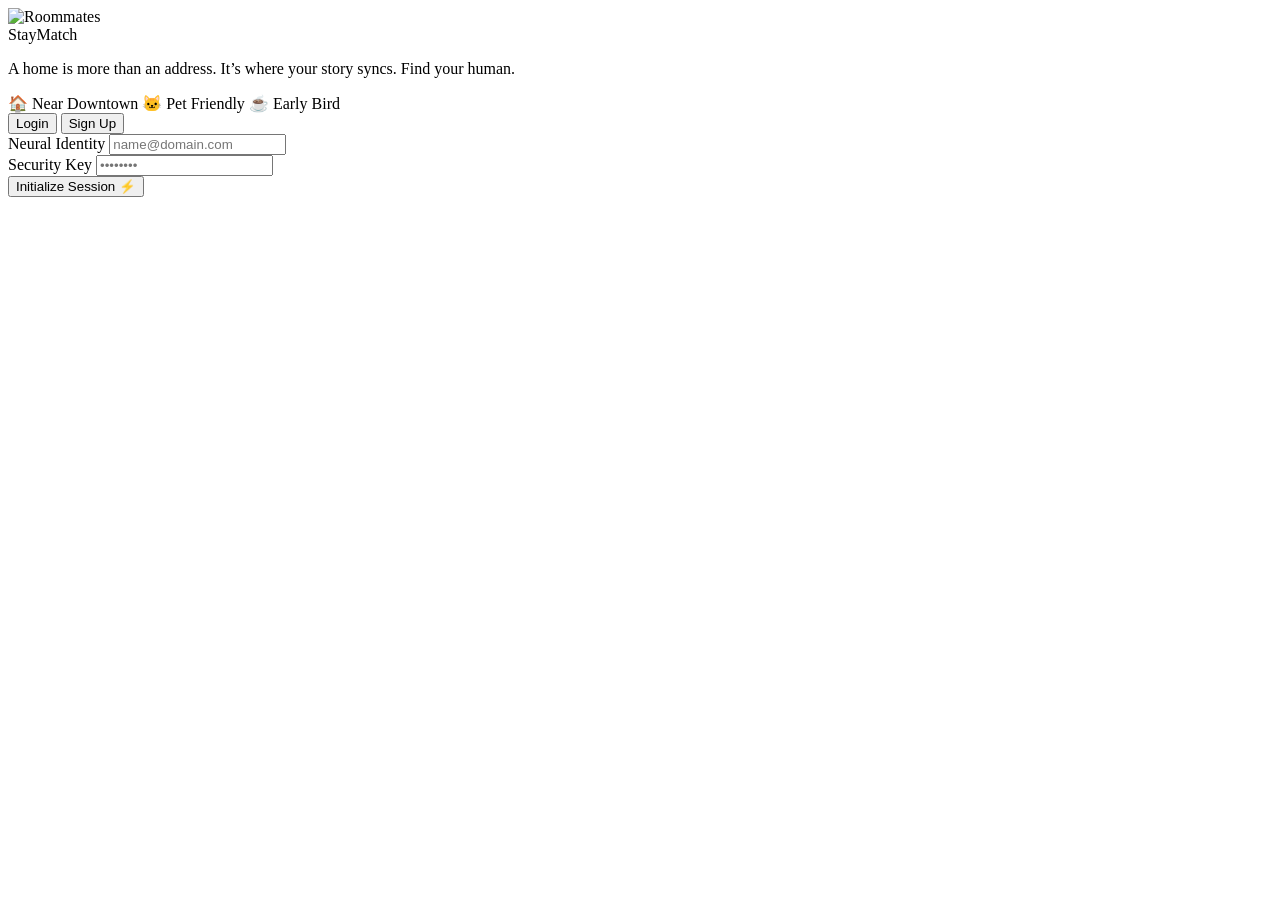
==== frontend/public/index.html @ ff57b8d4 "index.html login page" ====
<!DOCTYPE html>
<html lang="en">
<head>
    <meta charset="UTF-8">
    <meta name="viewport" content="width=device-width, initial-scale=1.0">
    <title>StayMatch | Neural Roommate Integration</title>
    <link rel="stylesheet" href="style.css">
    <link href="https://fonts.googleapis.com/css2?family=Outfit:wght@300;400;600&display=swap" rel="stylesheet">
</head>
<body>

    <div class="video-container">
        <div class="image-overlay"></div>
        <img src="https://www.rent.com/blog/wp-content/uploads/2021/03/roommatesunsplash.png" class="bg-img" alt="Roommates">
    </div>

    <div class="main-layout">
        
        <div class="content-left">
            <div class="brand-header">
                <div class="logo">Stay<span>Match</span></div>
                <p class="brand-quote">A home is more than an address. It’s where your story syncs. Find your human.</p>
            </div>

            <div class="tag-row">
                <span class="tag">🏠 Near Downtown</span>
                <span class="tag">🐱 Pet Friendly</span>
                <span class="tag">☕ Early Bird</span>
            </div>

            <div class="login-glass-card">
                <div class="tab-group">
                    <button id="login-tab" class="tab-btn active">Login</button>
                    <button id="signup-tab" class="tab-btn">Sign Up</button>
                </div>

                <form id="loginForm" class="auth-form active">
                    <div class="input-group">
                        <label>Neural Identity</label>
                        <input type="email" id="login-email" placeholder="name@domain.com" required>
                    </div>
                    <div class="input-group">
                        <label>Security Key</label>
                        <input type="password" id="login-pass" placeholder="••••••••" required>
                    </div>
                    <button type="button" class="btn-primary" onclick="loginUser()">Initialize Session ⚡</button>
                </form>

                <form id="signupForm" class="auth-form" style="display:none">
                    <div class="input-group">
                        <label>Full Name</label>
                        <input type="text" placeholder="Anshu Gupta">
                    </div>
                    </form>
            </div>
        </div>

    </div>

    <script src="script.js"></script>
</body>
</html>
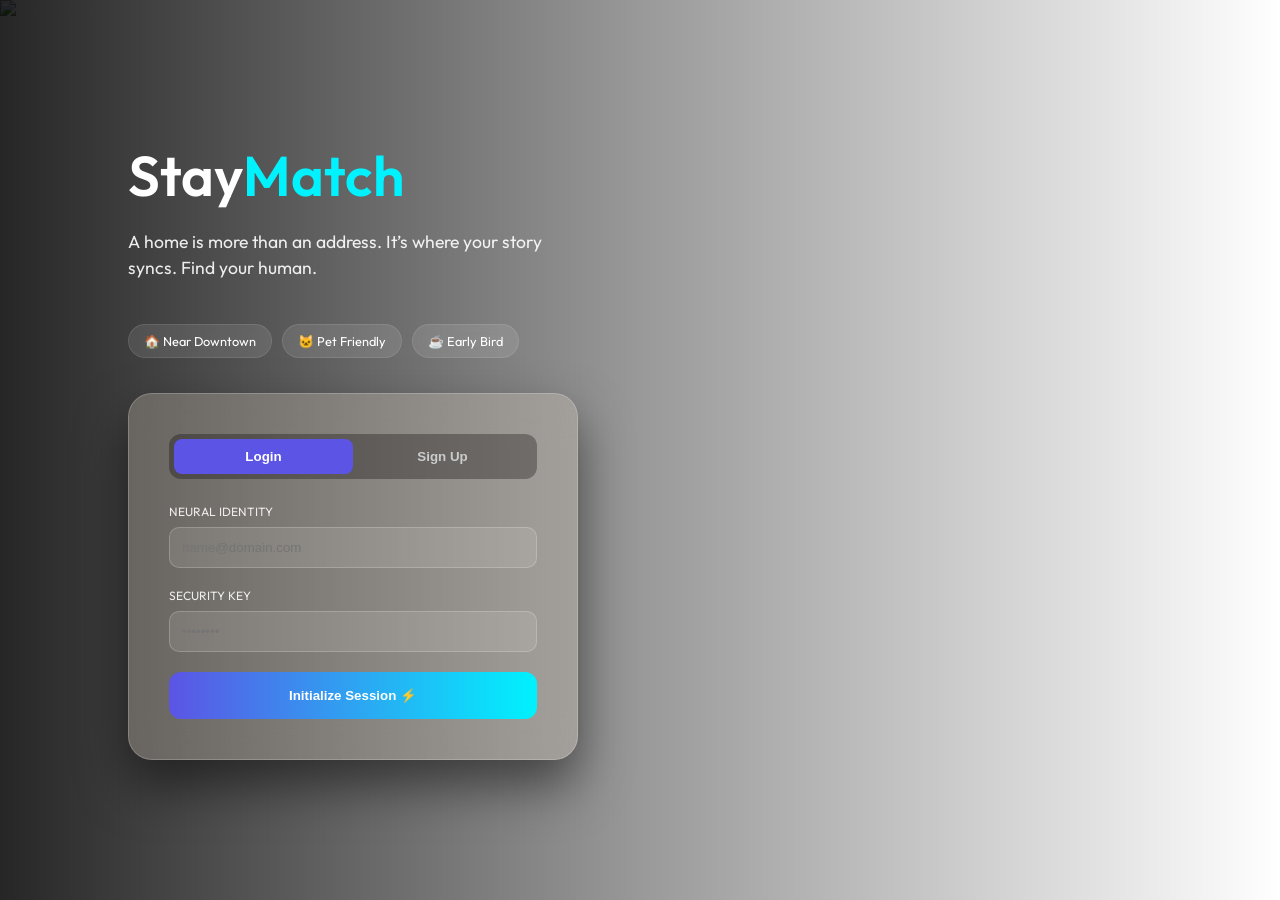
==== commit b7e71d18: "Add files via upload" ====
--- a/frontend/public/index.html
+++ b/frontend/public/index.html
@@ -1,62 +1,62 @@
-<!DOCTYPE html>
-<html lang="en">
-<head>
-    <meta charset="UTF-8">
-    <meta name="viewport" content="width=device-width, initial-scale=1.0">
-    <title>StayMatch | Neural Roommate Integration</title>
-    <link rel="stylesheet" href="style.css">
-    <link href="https://fonts.googleapis.com/css2?family=Outfit:wght@300;400;600&display=swap" rel="stylesheet">
-</head>
-<body>
-
-    <div class="video-container">
-        <div class="image-overlay"></div>
-        <img src="https://www.rent.com/blog/wp-content/uploads/2021/03/roommatesunsplash.png" class="bg-img" alt="Roommates">
-    </div>
-
-    <div class="main-layout">
-        
-        <div class="content-left">
-            <div class="brand-header">
-                <div class="logo">Stay<span>Match</span></div>
-                <p class="brand-quote">A home is more than an address. It’s where your story syncs. Find your human.</p>
-            </div>
-
-            <div class="tag-row">
-                <span class="tag">🏠 Near Downtown</span>
-                <span class="tag">🐱 Pet Friendly</span>
-                <span class="tag">☕ Early Bird</span>
-            </div>
-
-            <div class="login-glass-card">
-                <div class="tab-group">
-                    <button id="login-tab" class="tab-btn active">Login</button>
-                    <button id="signup-tab" class="tab-btn">Sign Up</button>
-                </div>
-
-                <form id="loginForm" class="auth-form active">
-                    <div class="input-group">
-                        <label>Neural Identity</label>
-                        <input type="email" id="login-email" placeholder="name@domain.com" required>
-                    </div>
-                    <div class="input-group">
-                        <label>Security Key</label>
-                        <input type="password" id="login-pass" placeholder="••••••••" required>
-                    </div>
-                    <button type="button" class="btn-primary" onclick="loginUser()">Initialize Session ⚡</button>
-                </form>
-
-                <form id="signupForm" class="auth-form" style="display:none">
-                    <div class="input-group">
-                        <label>Full Name</label>
-                        <input type="text" placeholder="Anshu Gupta">
-                    </div>
-                    </form>
-            </div>
-        </div>
-
-    </div>
-
-    <script src="script.js"></script>
-</body>
-</html>
+<!DOCTYPE html>
+<html lang="en">
+<head>
+    <meta charset="UTF-8">
+    <meta name="viewport" content="width=device-width, initial-scale=1.0">
+    <title>StayMatch | Neural Roommate Integration</title>
+    <link rel="stylesheet" href="style.css">
+    <link href="https://fonts.googleapis.com/css2?family=Outfit:wght@300;400;600&display=swap" rel="stylesheet">
+</head>
+<body>
+
+    <div class="video-container">
+        <div class="image-overlay"></div>
+        <img src="https://www.rent.com/blog/wp-content/uploads/2021/03/roommatesunsplash.png" class="bg-img" alt="Roommates">
+    </div>
+
+    <div class="main-layout">
+        
+        <div class="content-left">
+            <div class="brand-header">
+                <div class="logo">Stay<span>Match</span></div>
+                <p class="brand-quote">A home is more than an address. It’s where your story syncs. Find your human.</p>
+            </div>
+
+            <div class="tag-row">
+                <span class="tag">🏠 Near Downtown</span>
+                <span class="tag">🐱 Pet Friendly</span>
+                <span class="tag">☕ Early Bird</span>
+            </div>
+
+            <div class="login-glass-card">
+                <div class="tab-group">
+                    <button id="login-tab" class="tab-btn active">Login</button>
+                    <button id="signup-tab" class="tab-btn">Sign Up</button>
+                </div>
+
+                <form id="loginForm" class="auth-form active">
+                    <div class="input-group">
+                        <label>Neural Identity</label>
+                        <input type="email" id="login-email" placeholder="name@domain.com" required>
+                    </div>
+                    <div class="input-group">
+                        <label>Security Key</label>
+                        <input type="password" id="login-pass" placeholder="••••••••" required>
+                    </div>
+                    <button type="button" class="btn-primary" onclick="loginUser()">Initialize Session ⚡</button>
+                </form>
+
+                <form id="signupForm" class="auth-form" style="display:none">
+                    <div class="input-group">
+                        <label>Full Name</label>
+                        <input type="text" placeholder="Anshu Gupta">
+                    </div>
+                    </form>
+            </div>
+        </div>
+
+    </div>
+
+    <script src="script.js"></script>
+</body>
+</html>
--- a/frontend/public/style.css
+++ b/frontend/public/style.css
@@ -0,0 +1,148 @@
+:root {
+    --primary: #5c54e5;
+    --accent: #00f2fe;
+    --bg-dark: #080916;
+    /* Transparent beige/warm glass to match the photo lighting */
+    --glass: rgba(230, 215, 200, 0.25); 
+    --border: rgba(255, 255, 255, 0.2);
+}
+
+body, html {
+    margin: 0;
+    padding: 0;
+    height: 100%;
+    font-family: 'Outfit', sans-serif;
+    color: white;
+    overflow: hidden;
+}
+
+/* --- BACKGROUND --- */
+.video-container {
+    position: fixed;
+    top: 0;
+    left: 0;
+    width: 100%;
+    height: 100%;
+    z-index: -1;
+}
+
+.bg-img {
+    width: 100%;
+    height: 100%;
+    object-fit: cover;
+}
+
+.image-overlay {
+    position: absolute;
+    top: 0;
+    left: 0;
+    width: 100%;
+    height: 100%;
+    /* Darker on the left to ensure the login form is readable */
+    background: linear-gradient(to right, rgba(0,0,0,0.85) 0%, rgba(0,0,0,0.4) 50%, transparent 100%);
+    z-index: 1;
+}
+
+/* --- LAYOUT --- */
+.main-layout {
+    display: flex;
+    align-items: center;
+    justify-content: flex-start; /* Shifts everything to the left */
+    height: 100vh;
+    padding-left: 10%; /* Provides that elegant margin from the edge */
+    position: relative;
+    z-index: 10;
+}
+
+.content-left {
+    max-width: 450px;
+    display: flex;
+    flex-direction: column;
+    gap: 25px;
+}
+
+/* --- TEXT & TAGS --- */
+.logo { font-size: 3.5rem; font-weight: 600; }
+.logo span { color: var(--accent); }
+.brand-quote { font-size: 1.1rem; opacity: 0.9; line-height: 1.5; }
+
+.tag-row { display: flex; gap: 10px; margin-bottom: 10px; }
+.tag {
+    background: rgba(255, 255, 255, 0.1);
+    backdrop-filter: blur(5px);
+    padding: 8px 15px;
+    border-radius: 20px;
+    font-size: 0.8rem;
+    border: 1px solid rgba(255, 255, 255, 0.1);
+}
+
+/* --- LOGIN BLOCK --- */
+.login-glass-card {
+    background: var(--glass);
+    backdrop-filter: blur(20px);
+    -webkit-backdrop-filter: blur(20px);
+    border: 1px solid var(--border);
+    border-radius: 24px;
+    padding: 40px;
+    box-shadow: 0 25px 50px rgba(0, 0, 0, 0.5);
+    animation: fadeIn 0.8s ease-out;
+}
+
+.tab-group {
+    display: flex;
+    background: rgba(0, 0, 0, 0.3);
+    padding: 5px;
+    border-radius: 12px;
+    margin-bottom: 25px;
+}
+
+.tab-btn {
+    flex: 1;
+    padding: 10px;
+    border: none;
+    background: transparent;
+    color: #ccc;
+    font-weight: 600;
+    cursor: pointer;
+    border-radius: 8px;
+}
+
+.tab-btn.active {
+    background: var(--primary);
+    color: white;
+}
+
+.input-group { margin-bottom: 20px; }
+.input-group label { display: block; font-size: 0.75rem; text-transform: uppercase; margin-bottom: 8px; color: #eee; }
+
+input {
+    width: 100%;
+    background: rgba(255, 255, 255, 0.1);
+    border: 1px solid rgba(255, 255, 255, 0.2);
+    padding: 12px;
+    border-radius: 10px;
+    color: white;
+    box-sizing: border-box;
+}
+
+.btn-primary {
+    width: 100%;
+    padding: 16px;
+    background: linear-gradient(90deg, var(--primary), var(--accent));
+    border: none;
+    border-radius: 12px;
+    color: white;
+    font-weight: 700;
+    cursor: pointer;
+    transition: 0.3s;
+}
+
+.btn-primary:hover {
+    transform: translateY(-2px);
+    box-shadow: 0 10px 20px rgba(92, 84, 229, 0.4);
+}
+
+@keyframes fadeIn {
+    from { opacity: 0; transform: translateY(20px); }
+    to { opacity: 1; transform: translateY(0); }
+}
